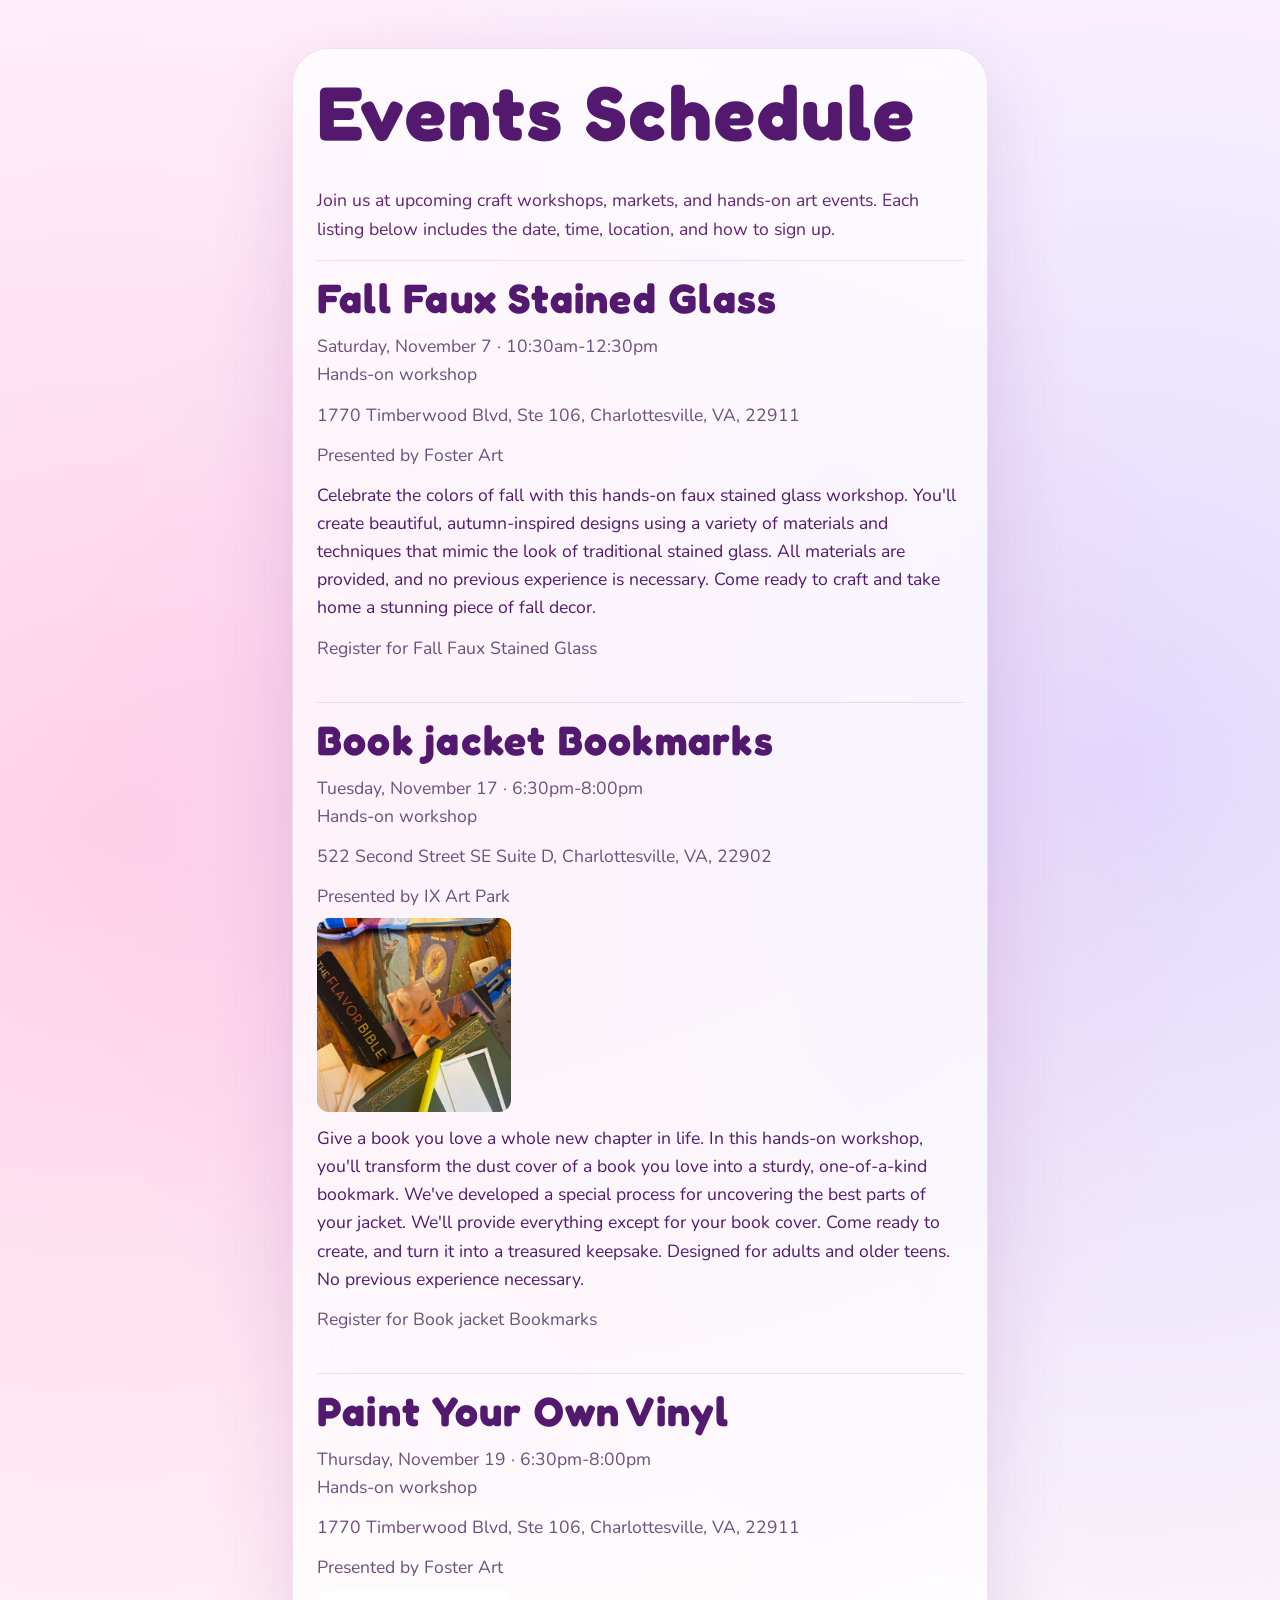
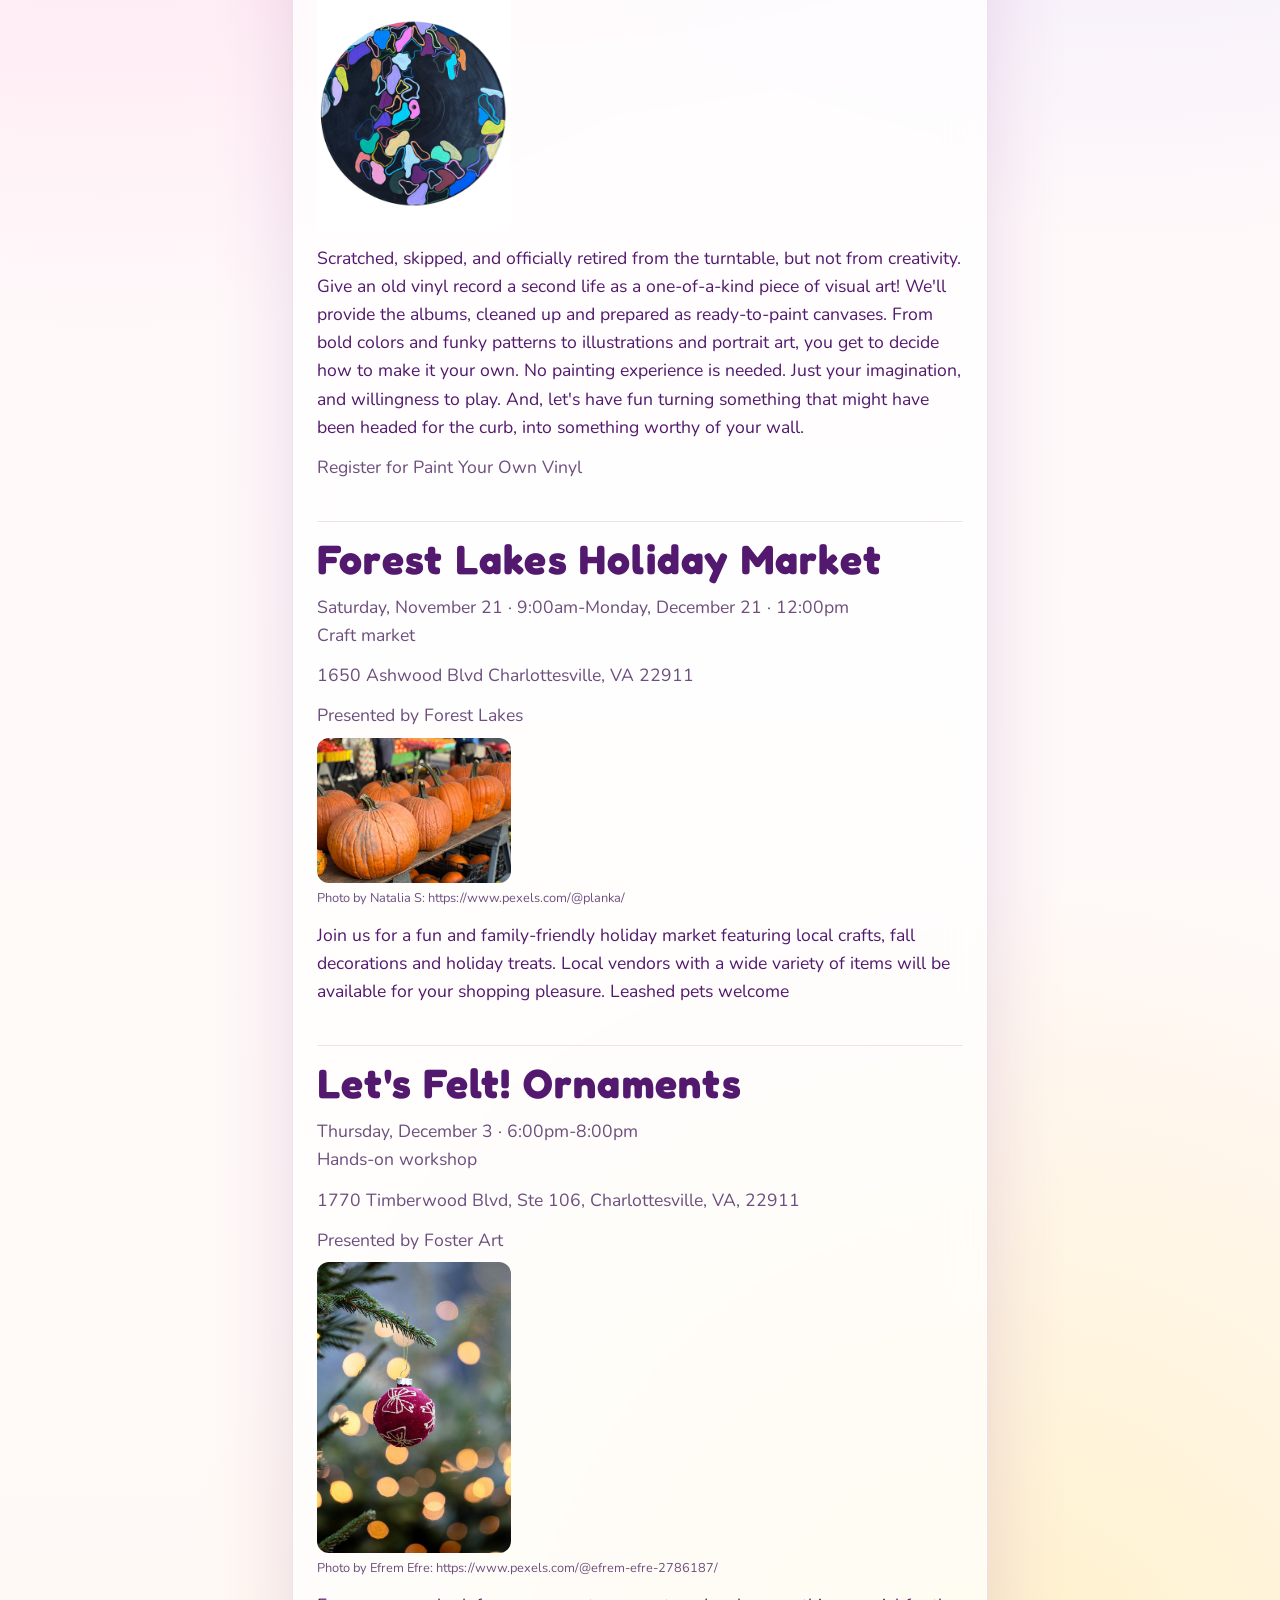
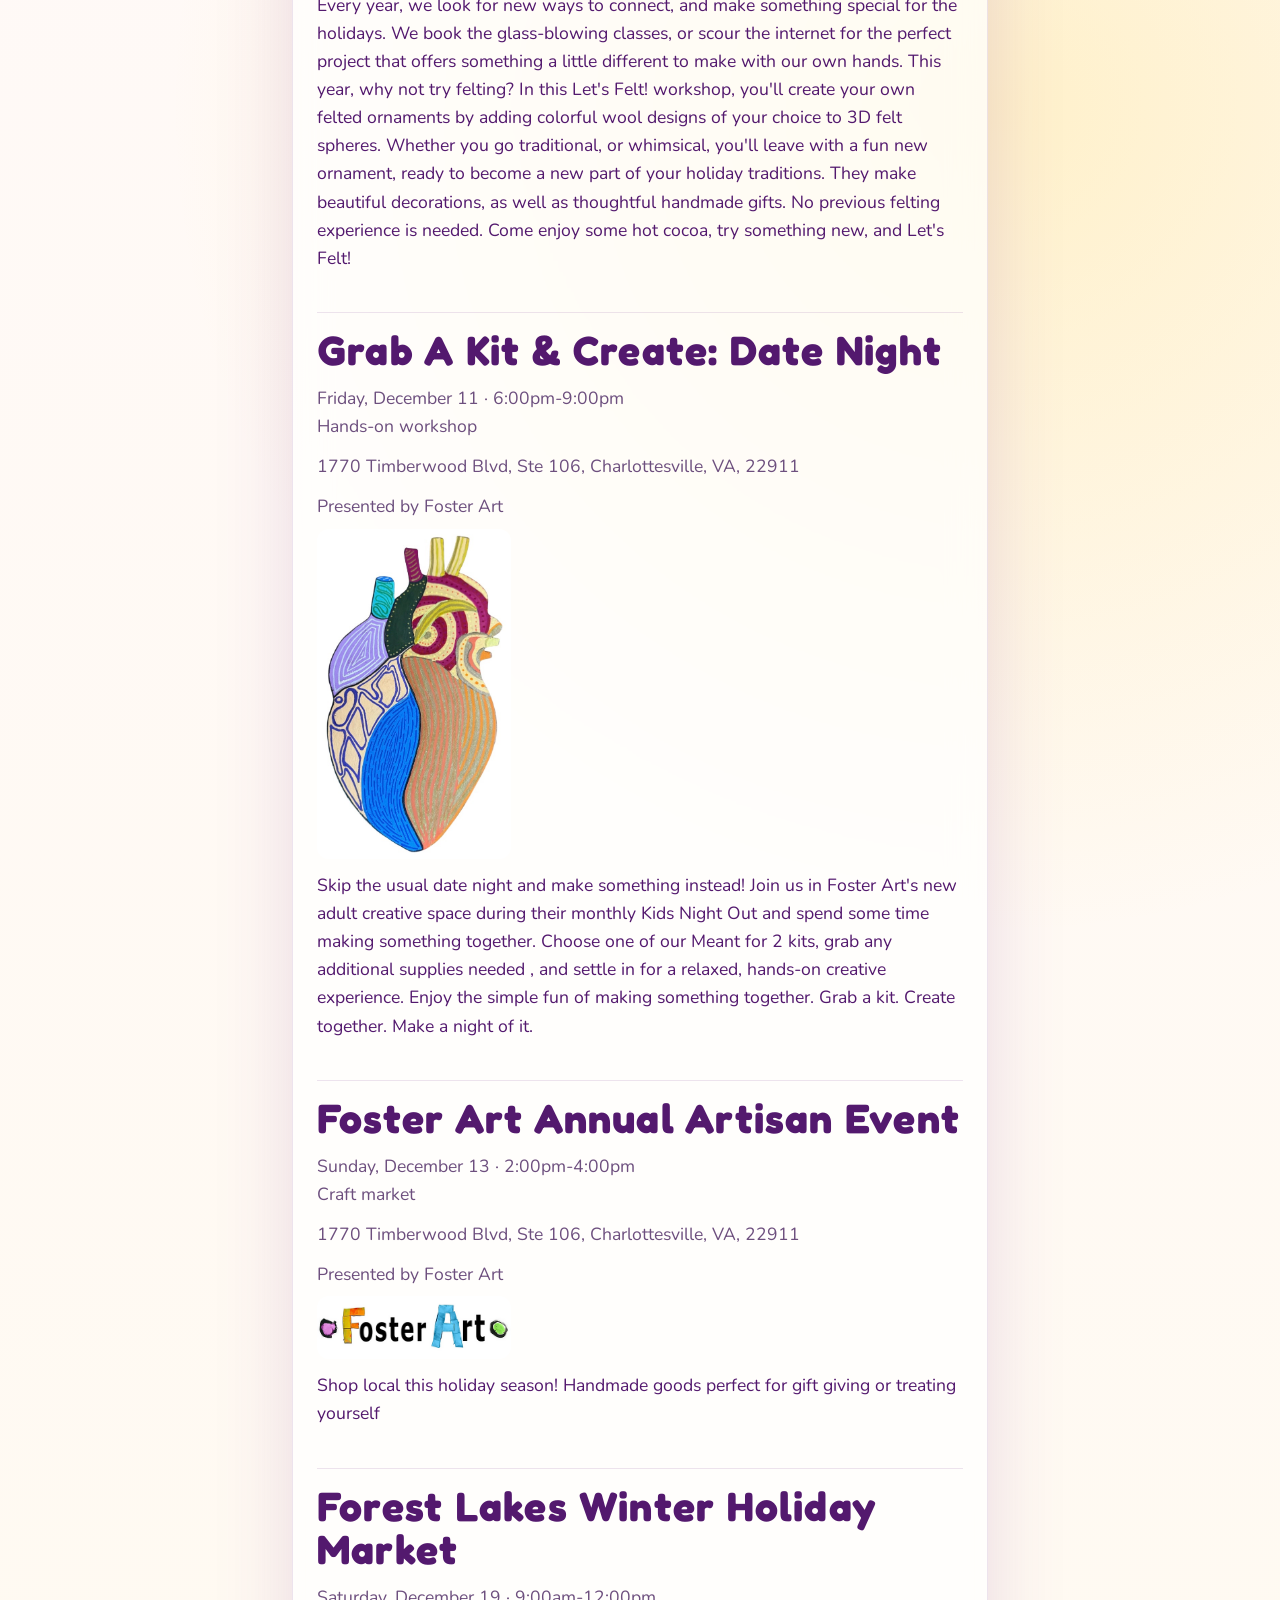
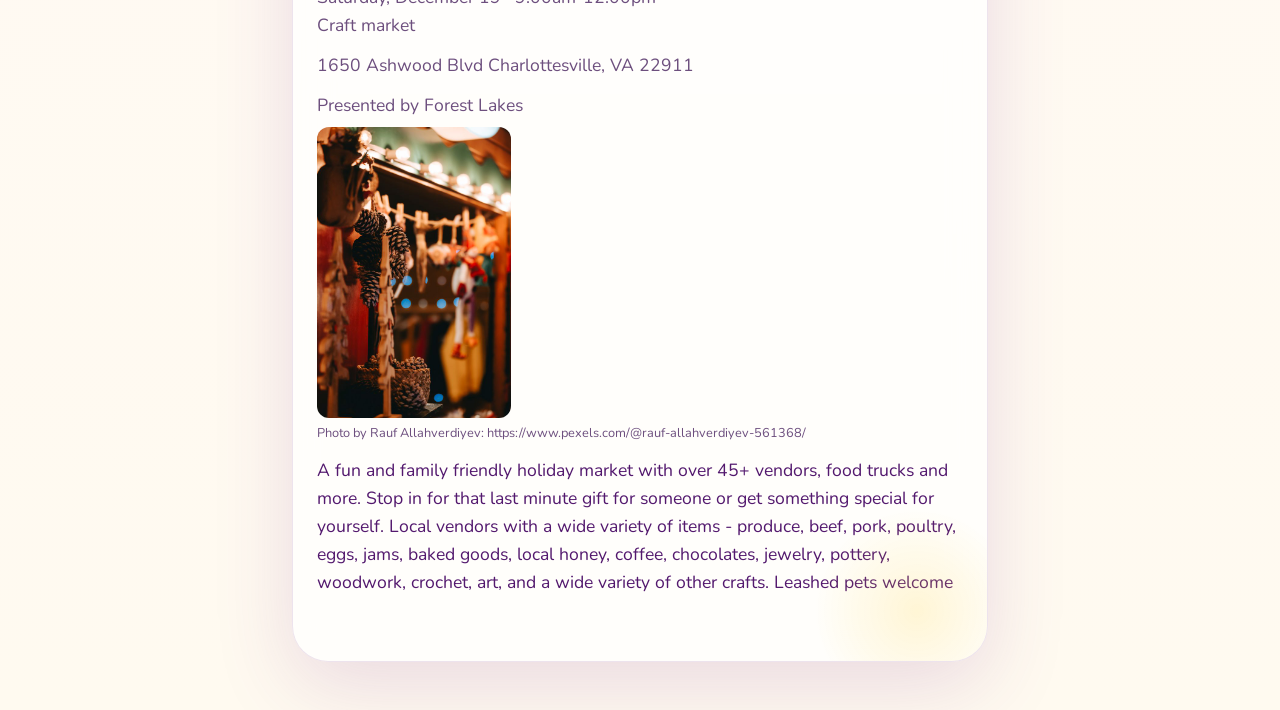
==== events/index.html @ ceae5881 "Last effort on Reader mode before searching for a library" ====
<!DOCTYPE html>
<html lang="en" data-theme="light">
<head>
  <meta charset="UTF-8" />
  <meta name="viewport" content="width=device-width, initial-scale=1.0" />
  <title>Events Schedule - Livin Creative</title>
  <meta name="description" content="Upcoming Livin Creative craft workshops, markets, and hands-on art events.">
  <meta property="og:type" content="article">
  <meta property="og:site_name" content="Livin Creative">
  <meta property="og:title" content="Events Schedule - Livin Creative">
  <link rel="icon" type="image/svg+xml" href="../favicon.svg">
  <link rel="stylesheet" href="https://fonts.googleapis.com/css2?family=Fredoka:wght@400;500;600;700&family=Nunito:wght@400;500;600;700;800;900&display=swap">
  <link rel="stylesheet" href="../styles/main.css">
  <style>
    .events-page { max-width: 46rem; margin: 0 auto; padding: 3rem 1.25rem; }
    .events-page h1 { max-width: none; margin-bottom: 1rem; }
    .events-page .schedule-figure { margin: 0 0 0.75rem; }
    .events-page .schedule-figure img { display: block; max-width: 30%; max-height: 400px; width: auto; height: auto; border-radius: 12px; }
    .events-page .schedule-figure figcaption { margin-top: 0.35rem; font-size: 0.8rem; color: var(--text-muted); }
    .events-page .schedule-label { display: inline-block; }
    /* Divider is for Reader only: on the page it's just whitespace */
    .events-page .schedule-end { border: 0; height: 0; margin: 1.5rem 0 0; }
  </style>
</head>
<body>
  <main id="events-main" class="events-page">
    <article class="panel info-card copy-block">
      <h1>Events Schedule</h1>
      <p>Join us at upcoming craft workshops, markets, and hands-on art events. Each listing below includes the date, time, location, and how to sign up.</p>
      <section class="schedule-item">
        <h2>Fall Faux Stained Glass</h2>
        <p class="schedule-when">Saturday, November 7 · 10:30am-12:30pm<br>
        <span class="schedule-label">Hands-on workshop</span></p>
        <p class="schedule-where"><a href="https://mapq.st/4yNEzG5">1770 Timberwood Blvd, Ste 106, Charlottesville, VA, 22911</a></p>
        <p class="schedule-who">Presented by Foster Art</p>
        <p class="schedule-desc">Celebrate the colors of fall with this hands-on faux stained glass workshop. You'll create beautiful, autumn-inspired designs using a variety of materials and techniques that mimic the look of traditional stained glass. All materials are provided, and no previous experience is necessary. Come ready to craft and take home a stunning piece of fall decor.</p>
        <p><a href="https://www.hisawyer.com/foster-art/schedules/activity-set/2034109">Register for Fall Faux Stained Glass</a></p>
        <hr class="schedule-end">
      </section>
      <section class="schedule-item">
        <h2>Book jacket Bookmarks</h2>
        <p class="schedule-when">Tuesday, November 17 · 6:30pm-8:00pm<br>
        <span class="schedule-label">Hands-on workshop</span></p>
        <p class="schedule-where"><a href="https://mapq.st/3T14Txz">522 Second Street SE Suite D, Charlottesville, VA, 22902</a></p>
        <p class="schedule-who">Presented by IX Art Park</p>
        <figure class="schedule-figure">
          <img src="/_images/workshops/book_jacket_bookmarks.jpg" alt="Book jacket Bookmarks" width="400" height="400" loading="lazy">
        </figure>
        <p class="schedule-desc">Give a book you love a whole new chapter in life.
In this hands-on workshop, you'll transform the dust cover of a book you love into a sturdy, one-of-a-kind bookmark. We've developed a special process for uncovering the best parts of your jacket. We'll provide everything except for your book cover. Come ready to create, and turn it into a treasured keepsake.
Designed for adults and older teens. No previous experience necessary.</p>
        <p><a href="https://square.link/u/B6aishil">Register for Book jacket Bookmarks</a></p>
        <hr class="schedule-end">
      </section>
      <section class="schedule-item">
        <h2>Paint Your Own Vinyl</h2>
        <p class="schedule-when">Thursday, November 19 · 6:30pm-8:00pm<br>
        <span class="schedule-label">Hands-on workshop</span></p>
        <p class="schedule-where"><a href="https://mapq.st/4yNEzG5">1770 Timberwood Blvd, Ste 106, Charlottesville, VA, 22911</a></p>
        <p class="schedule-who">Presented by Foster Art</p>
        <figure class="schedule-figure">
          <img src="/_images/workshops/paint_your_own_vinyl.png" alt="Paint Your Own Vinyl" width="320" height="400" loading="lazy">
        </figure>
        <p class="schedule-desc">Scratched, skipped, and officially retired from the turntable, but not from creativity.
Give an old vinyl record a second life as a one-of-a-kind piece of visual art! We'll provide the albums, cleaned up and prepared as ready-to-paint canvases. From bold colors and funky patterns to illustrations and portrait art, you get to decide how to make it your own.
No painting experience is needed. Just your imagination, and willingness to play. And, let's have fun turning something that might have been headed for the curb, into something worthy of your wall.</p>
        <p><a href="https://www.hisawyer.com/foster-art/schedules/activity-set/2057839">Register for Paint Your Own Vinyl</a></p>
        <hr class="schedule-end">
      </section>
      <section class="schedule-item">
        <h2>Forest Lakes Holiday Market</h2>
        <p class="schedule-when">Saturday, November 21 · 9:00am-Monday, December 21 · 12:00pm<br>
        <span class="schedule-label">Craft market</span></p>
        <p class="schedule-where"><a href="https://mapq.st/3xzVxdd">1650 Ashwood Blvd Charlottesville, VA 22911</a></p>
        <p class="schedule-who">Presented by Forest Lakes</p>
        <figure class="schedule-figure">
          <img src="/_images/workshops/forest_lakes_holiday_market.jpg" alt="Forest Lakes Holiday Market" width="533" height="400" loading="lazy">
          <figcaption>Photo by Natalia S: https://www.pexels.com/@planka/</figcaption>
        </figure>
        <p class="schedule-desc">Join us for a fun and family-friendly holiday market featuring local crafts, fall decorations and holiday treats. Local vendors with a wide variety of items will be available for your shopping pleasure. Leashed pets welcome</p>
        <hr class="schedule-end">
      </section>
      <section class="schedule-item">
        <h2>Let's Felt! Ornaments</h2>
        <p class="schedule-when">Thursday, December 3 · 6:00pm-8:00pm<br>
        <span class="schedule-label">Hands-on workshop</span></p>
        <p class="schedule-where"><a href="https://mapq.st/4yNEzG5">1770 Timberwood Blvd, Ste 106, Charlottesville, VA, 22911</a></p>
        <p class="schedule-who">Presented by Foster Art</p>
        <figure class="schedule-figure">
          <img src="/_images/workshops/lets_felt_ornaments.jpg" alt="Let's Felt! Ornaments" width="267" height="400" loading="lazy">
          <figcaption>Photo by Efrem Efre: https://www.pexels.com/@efrem-efre-2786187/</figcaption>
        </figure>
        <p class="schedule-desc">Every year, we look for new ways to connect, and make something special for the holidays. We book the glass-blowing classes, or scour the internet for the perfect project that offers something a little different to make with our own hands.
This year, why not try felting?
In this Let's Felt! workshop, you'll create your own felted ornaments by adding colorful wool designs of your choice to 3D felt spheres. Whether you go traditional, or whimsical, you'll leave with a fun new ornament, ready to become a new part of your holiday traditions.
They make beautiful decorations, as well as thoughtful handmade gifts.
No previous felting experience is needed. Come enjoy some hot cocoa, try something new, and Let's Felt!</p>
        <hr class="schedule-end">
      </section>
      <section class="schedule-item">
        <h2>Grab A Kit &amp; Create: Date Night</h2>
        <p class="schedule-when">Friday, December 11 · 6:00pm-9:00pm<br>
        <span class="schedule-label">Hands-on workshop</span></p>
        <p class="schedule-where"><a href="https://mapq.st/4yNEzG5">1770 Timberwood Blvd, Ste 106, Charlottesville, VA, 22911</a></p>
        <p class="schedule-who">Presented by Foster Art</p>
        <figure class="schedule-figure">
          <img src="/_images/workshops/grab_a_kit_and_create_date_night.jpg" alt="Grab A Kit &amp; Create: Date Night" width="235" height="400" loading="lazy">
        </figure>
        <p class="schedule-desc">Skip the usual date night and make something instead!
Join us in Foster Art's new adult creative space during their monthly Kids Night Out and spend some time making something together. Choose one of our Meant for 2 kits, grab any additional supplies needed , and settle in for a relaxed, hands-on creative experience.
Enjoy the simple fun of making something together.
Grab a kit. Create together. Make a night of it.</p>
        <hr class="schedule-end">
      </section>
      <section class="schedule-item">
        <h2>Foster Art Annual Artisan Event</h2>
        <p class="schedule-when">Sunday, December 13 · 2:00pm-4:00pm<br>
        <span class="schedule-label">Craft market</span></p>
        <p class="schedule-where"><a href="https://mapq.st/4yNEzG5">1770 Timberwood Blvd, Ste 106, Charlottesville, VA, 22911</a></p>
        <p class="schedule-who">Presented by Foster Art</p>
        <figure class="schedule-figure">
          <img src="/_images/workshops/foster_art_annual_artisan_event.png" alt="Foster Art Annual Artisan Event" width="492" height="160" loading="lazy">
        </figure>
        <p class="schedule-desc">Shop local this holiday season! Handmade goods perfect for gift giving or treating yourself</p>
        <hr class="schedule-end">
      </section>
      <section class="schedule-item">
        <h2>Forest Lakes Winter Holiday Market</h2>
        <p class="schedule-when">Saturday, December 19 · 9:00am-12:00pm<br>
        <span class="schedule-label">Craft market</span></p>
        <p class="schedule-where"><a href="https://mapq.st/3xzVxdd">1650 Ashwood Blvd Charlottesville, VA 22911</a></p>
        <p class="schedule-who">Presented by Forest Lakes</p>
        <figure class="schedule-figure">
          <img src="/_images/workshops/forest_lakes_winter_holiday_market.jpg" alt="Forest Lakes Winter Holiday Market" width="267" height="400" loading="lazy">
          <figcaption>Photo by Rauf Allahverdiyev: https://www.pexels.com/@rauf-allahverdiyev-561368/</figcaption>
        </figure>
        <p class="schedule-desc">A fun and family friendly holiday market with over 45+ vendors, food trucks and more. Stop in for that last minute gift for someone or get something special for yourself. Local vendors with a wide variety of items - produce, beef, pork, poultry, eggs, jams, baked goods, local honey, coffee, chocolates, jewelry, pottery, woodwork, crochet, art, and a wide variety of other crafts. Leashed pets welcome</p>
        <hr class="schedule-end">
      </section>
    </article>
  </main>
</body>
</html>
---- styles/main.css ----
:root {
  --bg: #fff8ff;
  --surface: rgba(255, 255, 255, 0.72);
  --surface-strong: rgba(255, 255, 255, 0.88);
  --text: #622474;
  --text-dark: #53196e;
  --text-muted: #6d4f7e;

  /* Primary */
  --brand: #bb44dd;
  --brand-deep: #8a22ae;

  /* Analogous - blue-violet → pink */
  --analog-a: #7a44ee;
  --analog-b: #aa44ff;
  --analog-c: #dd44bb;
  --analog-d: #ff5aaa;

  /* Complementary yellows */
  --yellow-solo: #ffc880;
  /* pale yellow-orange - Solo/group kit */
  --yellow-solo-deep: #e09040;
  --yellow-date: #ffd84d;
  /* core yellow - Date-night kit */
  --yellow-date-deep: #f2b705;
  --yellow-workshop: #c8e855;
  /* pale yellow-green - Workshop */
  --yellow-workshop-deep: #8aaa10;

  /* Legacy aliases kept for existing usage */
  --analog-1: var(--analog-d);
  --analog-2: var(--analog-a);
  --accent: var(--yellow-date);
  --accent-deep: var(--yellow-date-deep);

  --line: rgba(104, 34, 130, 0.12);
  --shadow: 0 24px 80px rgba(123, 48, 146, 0.16);
  --radius-sm: 16px;
  --radius-md: 24px;
  --radius-lg: 36px;
  --space-1: 0.25rem;
  --space-2: 0.5rem;
  --space-3: 0.75rem;
  --space-4: 1rem;
  --space-5: 1.25rem;
  --space-6: 1.5rem;
  --space-8: 2rem;
  --header-height: 68px;
  /* logo 36px + padding 20px top+bottom + sticky top 12px */
  --space-12: 3rem;
  --space-16: 4rem;
  --space-20: 5rem;
  --space-24: 6rem;
  --text-xs: clamp(0.78rem, 0.76rem + 0.1vw, 0.88rem);
  --text-sm: clamp(0.92rem, 0.88rem + 0.2vw, 1rem);
  --text-base: clamp(1rem, 0.96rem + 0.25vw, 1.1rem);
  --text-lg: clamp(1.18rem, 1.08rem + 0.6vw, 1.45rem);
  --text-xl: clamp(1.75rem, 1.2rem + 1.7vw, 2.7rem);
  --text-2xl: clamp(2.6rem, 1.55rem + 4vw, 5.3rem);
  --content: 1160px;
}

@font-face {
  font-family: "Sprite Graffiti Shadow";
  src: url("../_collateral/fonts/SpriteGraffitiShadow.woff") format("woff");
  font-style: normal;
  font-weight: 400;
  font-display: swap;
}

@font-face {
  font-family: "Sprite Graffiti";
  src: url("../_collateral/fonts/SpriteGraffiti.woff") format("woff");
  font-style: normal;
  font-weight: 400;
  font-display: swap;
}

* {
  box-sizing: border-box;
}

html {
  scroll-behavior: smooth;
}

body {
  margin: 0;
  min-height: 100vh;
  font-family: "Nunito", system-ui, sans-serif;
  font-size: var(--text-base);
  line-height: 1.6;
  color: var(--text);
  background:
    radial-gradient(circle at 8% 15%, rgba(255, 90, 169, 0.25), transparent 23%),
    radial-gradient(circle at 88% 14%, rgba(122, 109, 255, 0.22), transparent 22%),
    radial-gradient(circle at 78% 60%, rgba(255, 216, 77, 0.26), transparent 24%),
    linear-gradient(180deg, #fff8ff 0%, #fffaf0 100%);
}

img,
svg {
  display: block;
  max-width: 100%;
}

a {
  color: inherit;
  text-decoration: none;
}

.page-shell {
  width: min(calc(100% - 32px), var(--content));
  margin: 0 auto;
  padding: var(--space-6) 0 var(--space-16);
  display: flex;
  flex-direction: column;
}

.skip-link {
  position: absolute;
  left: 12px;
  top: -48px;
  background: var(--accent);
  color: #2f2200;
  padding: 10px 14px;
  border-radius: 999px;
  z-index: 20;
}

.skip-link:focus {
  top: 12px;
}

.header-wrap {
  position: sticky;
  top: 12px;
  z-index: 10;
  margin-bottom: 0;
  pointer-events: none;
}

.site-header {
  display: inline-flex;
  align-items: center;
  /* gap: var(--space-1); */
  gap: 0;
  padding: 10px 16px;
  background: rgba(255, 255, 255, 0);
  border-radius: 30px;
  transition: background 0.35s ease;
  width: -webkit-fit-content;
  width: fit-content;
  pointer-events: all;
}

.site-header.scrolled-past {
  background: rgba(255, 255, 255, 0.5);
  -webkit-backdrop-filter: blur(12px);
  backdrop-filter: blur(12px);
}

#main {
  margin-top: calc(-1 * var(--header-height));
}

.hero-grid {
  display: grid;
  grid-template-columns: minmax(0, 1.2fr) minmax(330px, 0.8fr);
  gap: var(--space-8);
  align-items: stretch;
  margin-bottom: var(--space-8);
}

.panel {
  position: relative;
  overflow: hidden;
  border: 1px solid var(--line);
  background: var(--surface);
  -webkit-backdrop-filter: blur(18px);
  backdrop-filter: blur(18px);
  border-radius: var(--radius-lg);
  box-shadow: var(--shadow);
}

.feature-panel {
  padding: clamp(1.25rem, 2vw, 1.8rem);
}

.panel::before {
  content: "";
  position: absolute;
  inset: auto -40px -60px auto;
  width: 220px;
  height: 220px;
  background: radial-gradient(circle, rgba(255, 216, 77, 0.22), transparent 66%);
  pointer-events: none;
}

.kicker {
  display: inline-flex;
  align-items: center;
  gap: 10px;
  width: -webkit-fit-content;
  width: fit-content;
  padding: 10px 14px;
  border-radius: 999px;
  background: rgba(255, 255, 255, 0.7);
  border: 1px solid rgba(187, 68, 221, 0.14);
  font-size: var(--text-xs);
  font-weight: 700;
  text-transform: uppercase;
  letter-spacing: 0.12em;
  color: var(--brand-deep);
}

.kicker-dot {
  width: 10px;
  height: 10px;
  border-radius: 50%;
  background: linear-gradient(135deg, var(--analog-1), var(--brand));
  box-shadow: 0 0 0 6px rgba(187, 68, 221, 0.08);
}

h1,
h2,
h3 {
  margin: 0;
  font-family: "Fredoka", system-ui, sans-serif;
  line-height: 1.05;
  letter-spacing: 0.03em;
  color: var(--text-dark);
}

h1 {
  max-width: 10ch;
  font-size: var(--text-2xl);
}

h2 {
  font-size: var(--text-xl);
  margin-bottom: var(--space-3);
}

.hero-note {
  max-width: 52ch;
  color: var(--text-muted);
  margin: 0;
}

.layout-caption {
  display: inline-flex;
  align-items: center;
  gap: 10px;
  padding: 10px 14px;
  border-radius: 18px;
  background: rgba(255, 255, 255, 0.72);
  border: 1px solid rgba(122, 109, 255, 0.14);
  font-size: var(--text-sm);
  color: var(--text-muted);
}

.layout-caption strong {
  color: var(--text-dark);
}

.hero-tagline {
  max-width: none;
  grid-column: 1 / -1;
  margin: 0;
  margin-top: -1.8em;
  padding: 0 2rem;
  text-align: center;
  font-family: "Sprite Graffiti", "Sprite Graffiti Shadow", "Fredoka", system-ui, sans-serif;
  font-size: clamp(2.5rem, 6.5vw, 6rem);
  font-weight: 400;
  line-height: 1;
  letter-spacing: -0.02em;
  color: var(--text-dark);
  position: relative;
  z-index: 2;
  pointer-events: none;
  transform: rotate(-4deg);
  transform-origin: center center;
  will-change: transform;
  -webkit-text-stroke: 3px #eeddff;
  paint-order: stroke fill;
}

.stage-splashes {
  position: absolute;
  inset: 0;
  background:
    radial-gradient(circle at 10% 20%, rgba(255, 90, 169, 0.45), transparent 9%),
    radial-gradient(circle at 83% 18%, rgba(122, 109, 255, 0.42), transparent 10%),
    radial-gradient(circle at 78% 82%, rgba(255, 216, 77, 0.44), transparent 11%),
    radial-gradient(circle at 25% 78%, rgba(187, 68, 221, 0.32), transparent 10%),
    radial-gradient(circle at 56% 40%, rgba(255, 255, 255, 0.35), transparent 14%);
  mix-blend-mode: screen;
  opacity: .92;
  pointer-events: none;
}

.logo-stroke {
  fill: url(#brandImageRotatorFrame);
  stroke: rgba(255, 255, 255, .92);
  stroke-width: 20;
  paint-order: stroke fill;
}

#rotatorImageA,
#rotatorImageB {
  transition: opacity 0.8s ease;
}

.side-stack {
  grid-column: 1 / -1;
  display: grid;
  grid-template-columns: 1fr 1fr;
  gap: var(--space-6);
}

.info-card,
.event-card,
.products {
  padding: var(--space-6);
}

.info-card,
.event-card {
  display: flex;
  flex-direction: column;
}

.info-card>p:last-child,
.event-card>p:last-child {
  margin-top: auto;
  padding-top: var(--space-4);
}

.event-footer {
  display: flex;
  justify-content: flex-end;
  margin-top: 1.5rem;
  padding-top: 1.25rem;
  border-top: 1px solid rgba(0, 0, 0, 0.1);
}

.event-register {
  display: inline-flex;
  align-items: center;
  gap: 0.6rem;
  min-height: 48px;
  padding: 0.85rem 1.75rem;
  font-weight: 800;
  font-size: 1.05rem;
  letter-spacing: 0.01em;
  text-decoration: none;
  transition: background-position 300ms ease, transform 180ms ease, box-shadow 180ms ease;
}

.event-register--is-warm {
  border-radius: 999px;
  background: linear-gradient(135deg, #ffb347 0%, #ff7a59 100%);
  color: #2b1538;
  box-shadow: 0 6px 16px rgba(255, 122, 89, 0.4);
}

.event-register--is-cool {
  color: #fff;
  background: linear-gradient(135deg, #e0338f 0%, #bb44dd 50%, #6a5cf0 100%);
  background-size: 140% 140%;
  background-position: 0% 50%;
  box-shadow: 0 6px 16px rgba(187, 68, 221, 0.35);
}

.event-register-extra-narrow {
  display: none;
}

@media (max-width: 399px) {
  .event-register-extra-wide {
    display: none;
  }

  .event-register-extra-narrow {
    display: inline;
  }
}

.event-register-arrow {
  transition: transform 180ms ease;
}

.event-register:hover {
  background-position: 100% 50%;
  transform: translateY(-2px);
  box-shadow: 0 10px 22px rgba(187, 68, 221, 0.45);
}

.event-register:hover .event-register-arrow {
  transform: translateX(4px);
}

.event-register:active {
  transform: translateY(0);
  box-shadow: 0 3px 8px rgba(187, 68, 221, 0.35);
}

.event-register:focus-visible {
  outline: 3px solid #28251d;
  outline-offset: 3px;
}

@media (max-width: 600px) {
  .event-footer {
    justify-content: stretch;
  }

  .event-register {
    width: 100%;
    justify-content: center;
  }
}

@media (prefers-reduced-motion: reduce) {

  .event-register,
  .event-register-arrow {
    transition: none;
  }

  .event-register:hover,
  .event-register:hover .event-register-arrow {
    transform: none;
  }
}

.info-card p+p,
.info-card ul+p {
  margin-top: var(--space-3);
}

.info-card p:has(+ ul) {
  margin-bottom: var(--space-2);
}

.info-card ul {
  padding-left: var(--space-5);
  margin: 0;
}

.info-card li {
  margin-bottom: var(--space-1);
}

.section-intent {
  margin: 0 0 var(--space-3);
  font-size: var(--text-sm);
  color: var(--brand-deep);
  font-weight: 700;
  text-transform: uppercase;
  letter-spacing: 0.12em;
}

.event-highlight {
  display: grid;
  gap: var(--space-4);
  margin-top: var(--space-4);
  padding: var(--space-5);
  border-radius: 26px;
  background: linear-gradient(135deg, rgba(187, 68, 221, 0.92), rgba(122, 109, 255, 0.92));
  color: white;
  box-shadow: 0 18px 40px rgba(111, 52, 163, 0.24);
}

/* Second event - muted, surface-toned */
.event-highlight.event-secondary {
  background: linear-gradient(135deg, rgba(187, 68, 221, 0.38), rgba(122, 109, 255, 0.32));
  color: var(--text-dark);
  box-shadow: 0 8px 24px rgba(111, 52, 163, 0.10);
}

.event-highlight.event-secondary .event-label,
.event-highlight.event-secondary .event-pill span {
  color: var(--text-muted);
}

.event-highlight.event-secondary .event-pill strong {
  color: var(--text-dark);
}

.event-highlight.event-secondary .event-pill {
  background: rgba(255, 255, 255, 0.5);
  border-color: rgba(187, 68, 221, 0.15);
}

/* Third event - same as second, equally de-emphasised */
.event-highlight.event-tertiary {
  background: linear-gradient(135deg, rgba(187, 68, 221, 0.38), rgba(122, 109, 255, 0.32));
  color: var(--text-dark);
  box-shadow: 0 8px 24px rgba(111, 52, 163, 0.10);
}

.event-highlight.event-tertiary .event-label,
.event-highlight.event-tertiary .event-pill span {
  color: var(--text-muted);
}

.event-highlight.event-tertiary .event-pill strong {
  color: var(--text-dark);
}

.event-highlight.event-tertiary .event-pill {
  background: rgba(255, 255, 255, 0.5);
  border-color: rgba(187, 68, 221, 0.15);
}

.event-label {
  margin: 0;
  font-size: var(--text-xs);
  text-transform: uppercase;
  letter-spacing: 0.16em;
  font-weight: 700;
  color: rgba(255, 255, 255, 0.8);
}

.event-grid {
  display: grid;
  grid-template-columns: repeat(3, minmax(0, 1fr));
  gap: var(--space-3);
}

.event-pill {
  padding: 12px 14px;
  border-radius: 18px;
  background: rgba(255, 255, 255, 0.14);
  border: 1px solid rgba(255, 255, 255, 0.16);
}

.event-pill span {
  display: block;
  font-size: var(--text-xs);
  color: rgba(255, 255, 255, 0.72);
  text-transform: uppercase;
  letter-spacing: 0.12em;
  margin-bottom: 4px;
}

.event-pill strong {
  font-size: var(--text-sm);
  line-height: 1.35;
}

.products-grid {
  display: grid;
  grid-template-columns: repeat(2, minmax(0, 1fr));
  gap: var(--space-4);
  margin-top: var(--space-4);
}

.product-card {
  position: relative;
  padding: var(--space-4);
  border-radius: 22px;
  background: var(--surface-strong);
  border: 1px solid rgba(187, 68, 221, 0.12);
  min-height: 12em;
  overflow: hidden;
  display: grid;
  grid-template-columns: minmax(0, 1fr) auto;
  gap: var(--space-3, 0.75rem);
  align-items: stretch;
}

.product-card-content {
  min-width: 0;
  display: flex;
  flex-direction: column;
  justify-content: flex-start;
}

.product-card-image {
  width: 140px;
  height: 100%;
  border-radius: 12px;
  object-fit: cover;
  display: block;
}

.product-card::after {
  content: "";
  position: absolute;
  inset: auto -18px -24px auto;
  width: 88px;
  height: 88px;
  border-radius: 50%;
  background: radial-gradient(circle, rgba(255, 216, 77, 0.32), transparent 70%);
}

.product-index {
  width: -webkit-fit-content;
  width: fit-content;
  border-radius: 12px;
  display: grid;
  place-items: center;
  padding: 5px var(--space-2);
  margin-bottom: var(--space-3);
  background: linear-gradient(135deg, var(--yellow-solo), var(--yellow-solo-deep));
  color: #513900;
  font-size: var(--text-sm);
  font-weight: 700;
  box-shadow: 0 10px 18px rgba(255, 200, 128, 0.25);
}

.product-index.date-night {
  background: linear-gradient(135deg, var(--yellow-date), var(--yellow-date-deep));
  box-shadow: 0 10px 18px rgba(255, 216, 77, 0.25);
}

.product-index.workshop {
  background: linear-gradient(135deg, var(--yellow-workshop), var(--yellow-workshop-deep));
  color: #2a3a00;
  box-shadow: 0 10px 18px rgba(180, 220, 50, 0.25);
}

.product-card h3 {
  font-size: var(--text-lg);
  line-height: 1.05;
  margin-bottom: 6px;
}

.product-card p {
  margin: 0;
  color: var(--text-muted);
  font-size: var(--text-sm);
}

/* Event tableau styles */
.events-bleed {
  width: 100vw;
  margin-left: calc(50% - 50vw);
  padding: var(--space-6) max(16px, calc((100vw - var(--content)) / 2));
  margin-bottom: var(--space-8);
}

.events-head {
  display: flex;
  flex-wrap: wrap;
  align-items: baseline;
  gap: var(--space-2) var(--space-4);
  margin-bottom: var(--space-4);
}

.events-head .section-intent {
  margin: 0;
}

.events-head h1,
.events-head h2 {
  max-width: none;
  font-size: var(--text-lg);
  margin: 0;
}

.events-hint {
  margin: 0 0 0 auto;
  font-size: var(--text-xs);
  color: var(--text-muted);
}

.events-tableau {
  --tile-h: 128px;
  display: flex;
  flex-direction: column;
  gap: var(--space-2);
  padding: var(--space-2);
  border-radius: var(--radius-md);
  background: var(--surface);
  border: 1px solid var(--line);
  box-shadow: var(--shadow);
  -webkit-backdrop-filter: blur(18px);
  backdrop-filter: blur(18px);
}

.event-tiles {
  display: grid;
  grid-template-columns: repeat(var(--n, 4), minmax(0, 1fr));
  grid-auto-rows: var(--tile-h);
  gap: var(--space-2);
}

.event-tile {
  position: relative;
  overflow: hidden;
  text-align: left;
  display: flex;
  flex-direction: column;
  justify-content: space-between;
  padding: var(--space-3);
  border-radius: var(--radius-sm);
  border: 1px solid rgba(187, 68, 221, 0.15);
  background: var(--surface-strong);
  color: var(--text-dark);
  cursor: pointer;
  transition: transform .2s ease, box-shadow .2s ease;
}

.event-tile:hover {
  transform: translateY(-2px);
  box-shadow: 0 10px 24px rgba(111, 52, 163, .16);
}

.event-tile:focus-visible {
  outline: 3px solid var(--accent-deep);
  outline-offset: 2px;
}

.event-tile.is-next {
  background: linear-gradient(135deg, rgba(187, 68, 221, .92), rgba(122, 109, 255, .92));
  color: #fff;
  border-color: transparent;
}

.event-date {
  display: flex;
  align-items: baseline;
  gap: 6px;
  font-family: "Fredoka", system-ui, sans-serif;
  line-height: 1;
}

.event-day {
  font-size: var(--text-lg);
  font-weight: 600;
}

.event-month {
  font-size: var(--text-xs);
  text-transform: uppercase;
  letter-spacing: .12em;
  opacity: .8;
}

.event-name {
  margin: 0;
  font-size: var(--text-sm);
  font-weight: 700;
  line-height: 1.2;
  display: -webkit-box;
  -webkit-line-clamp: 3;
  -webkit-box-orient: vertical;
  overflow: hidden;
}

.event-tile.is-selected {
  background: linear-gradient(135deg, rgba(187, 68, 221, .92), rgba(122, 109, 255, .92));
  color: #fff;
  border-color: transparent;
  box-shadow: 0 10px 24px rgba(111, 52, 163, .24);
}

/* Full-width details panel, at least two tile-rows tall */
.event-panel {
  min-height: calc(var(--tile-h) * 2 + var(--space-2));
  display: grid;
  gap: var(--space-3);
  align-content: start;
  padding: var(--space-5);
  border-radius: var(--radius-sm);
  background: linear-gradient(135deg, rgba(187, 68, 221, .92), rgba(122, 109, 255, .92));
  color: #fff;
  box-shadow: 0 18px 40px rgba(111, 52, 163, .24);
  animation: evOpen .28s ease;
}

.event-panel[hidden] {
  display: none;
}

@keyframes evOpen {
  from {
    opacity: .4;
    transform: scale(.985);
  }

  to {
    opacity: 1;
    transform: none;
  }
}

.event-detail-top {
  display: flex;
  align-items: flex-start;
  justify-content: space-between;
  gap: var(--space-4);
}

.event-panel h3 {
  color: #fff;
  font-size: var(--text-xl);
}

.event-label {
  margin: 0 0 var(--space-1);
  font-size: var(--text-xs);
  text-transform: uppercase;
  letter-spacing: .16em;
  font-weight: 700;
  color: rgba(255, 255, 255, .8);
}

.event-heading {
  flex: 1 1 0;
  min-width: 0;
  overflow-wrap: anywhere;
}

.event-panel .event-when {
  margin: var(--space-1) 0 0;
  font-size: var(--text-base);
  font-weight: 600;
  color: rgba(255, 255, 255, .9);
}

.event-side {
  display: flex;
  align-items: flex-start;
  gap: var(--space-3);
  flex: 0 1 auto;
  max-width: 45%;
  min-width: 0;
}

.event-meta {
  overflow-wrap: anywhere;
  padding: var(--space-2) var(--space-3);
  border-radius: 18px;
  background: rgba(255, 255, 255, .14);
  border: 1px solid rgba(255, 255, 255, .16);
  text-align: right;
  min-width: 0;
}

.event-meta p {
  margin: 0;
  line-height: 1.3;
}

.event-where {
  font-size: var(--text-sm);
  font-weight: 700;
}

.event-who {
  margin-top: var(--space-1) !important;
  font-size: var(--text-xs);
  color: rgba(255, 255, 255, .75);
}

.event-meta a {
  color: inherit;
  text-decoration: underline;
  text-underline-offset: 2px;
}

.event-body {
  display: flow-root;
  /* contains the floated image */
  min-height: 200px;
}

/* Image floats to the upper right; the paragraph text wraps around it. */
.event-media {
  float: right;
  max-width: min(200px, 45%);
  margin: 0 0 var(--space-3) var(--space-4);
  overflow: hidden;
  border: 1px solid rgba(255, 255, 255, .2);
  border-radius: var(--radius-sm);
  background: rgba(255, 255, 255, .14);
}

/* Natural proportions, never taller than 200px. */
.event-media img {
  display: block;
  width: auto;
  height: auto;
  max-width: 100%;
  max-height: 200px;
  object-fit: cover;
}

.event-desc {
  margin: 0;
  font-size: var(--text-sm);
  color: rgba(255, 255, 255, .92);
}

@media (max-width: 980px) {
  .event-tiles {
    display: flex;
    overflow-x: auto;
    scroll-snap-type: x mandatory;
    scroll-padding-inline: var(--space-2);
    /* snap to the padded edge, not the raw edge */
  }

  .event-tiles .event-tile {
    flex: 0 0 150px;
    height: var(--tile-h);
    scroll-snap-align: start;
  }

  .event-side {
    max-width: 60%;
  }

  .events-hint {
    margin-left: 0;
  }
}

/* Narrow panel: date drops below the title and address, full width */
@media (max-width: 720px) {
  .event-detail-top {
    flex-direction: column;
    align-items: stretch;
    gap: var(--space-3);
  }

  .event-heading {
    flex: none;
  }

  .event-side {
    max-width: none;
    width: 100%;
  }

  .event-meta {
    width: 100%;
    text-align: left;
  }
}

@media (prefers-reduced-motion: reduce) {

  .event-tile,
  .event-panel {
    transition: none;
    animation: none;
  }
}

/* Responsive styles */
@media (max-width: 980px) {
  .hero-grid {
    grid-template-columns: 1fr;
  }

  .side-stack {
    grid-column: auto;
    grid-template-columns: 1fr;
  }
}

@media (max-width: 760px) {
  .page-shell {
    width: min(calc(100% - 20px), var(--content));
    padding-top: var(--space-4);
  }

  .feature-panel,
  .info-card,
  .event-card,
  .products {
    padding: var(--space-5);
  }

  .products-grid,
  .event-grid {
    grid-template-columns: 1fr;
  }
}
/* Full written schedule: the text Safari Reader uses for the events article */
.events-schedule {
  margin-top: var(--space-5);
}

.events-schedule h2 {
  font-size: var(--text-lg);
}

.schedule-item {
  padding: var(--space-4) 0;
  border-top: 1px solid var(--line);
}

.schedule-item h3 {
  font-size: var(--text-md, 1.15rem);
  margin-bottom: var(--space-2);
}

.schedule-item p {
  margin: 0 0 var(--space-2);
  color: var(--text-muted);
}

.schedule-item .schedule-desc {
  color: var(--text-dark);
}
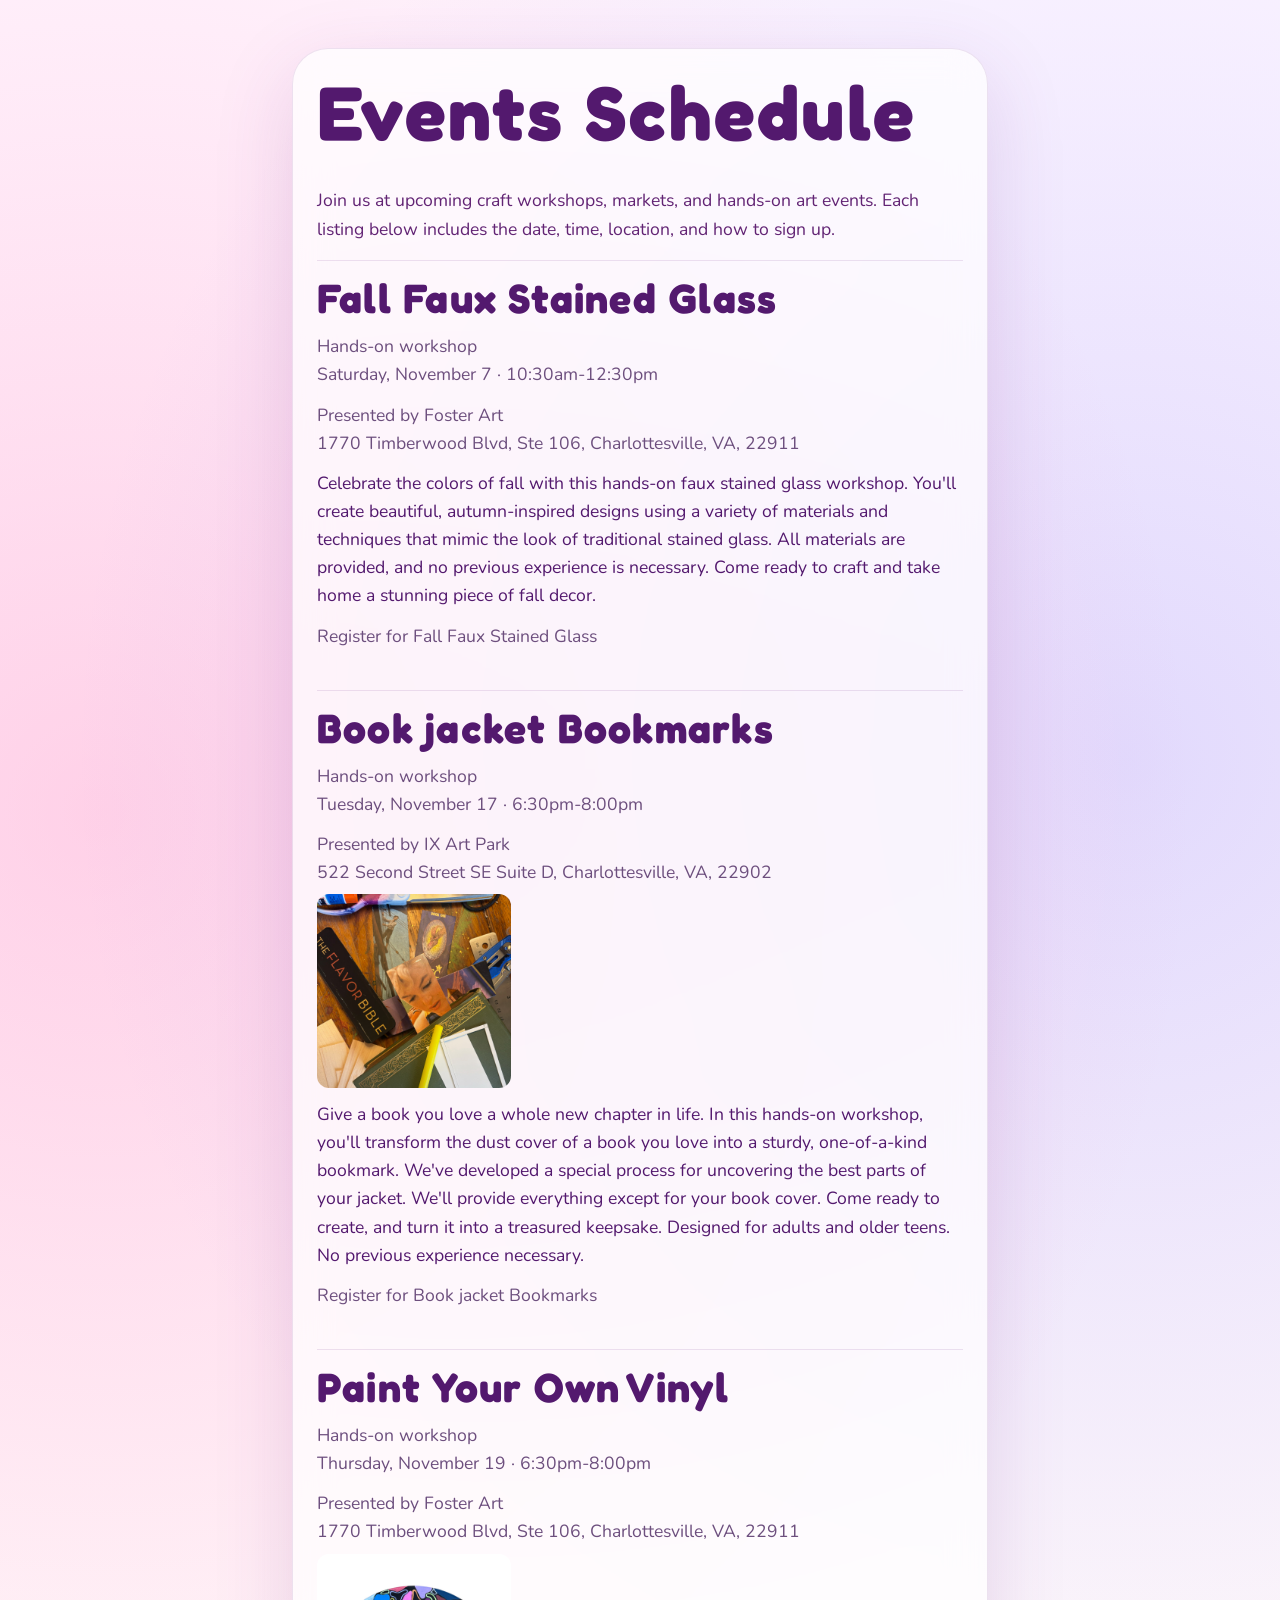
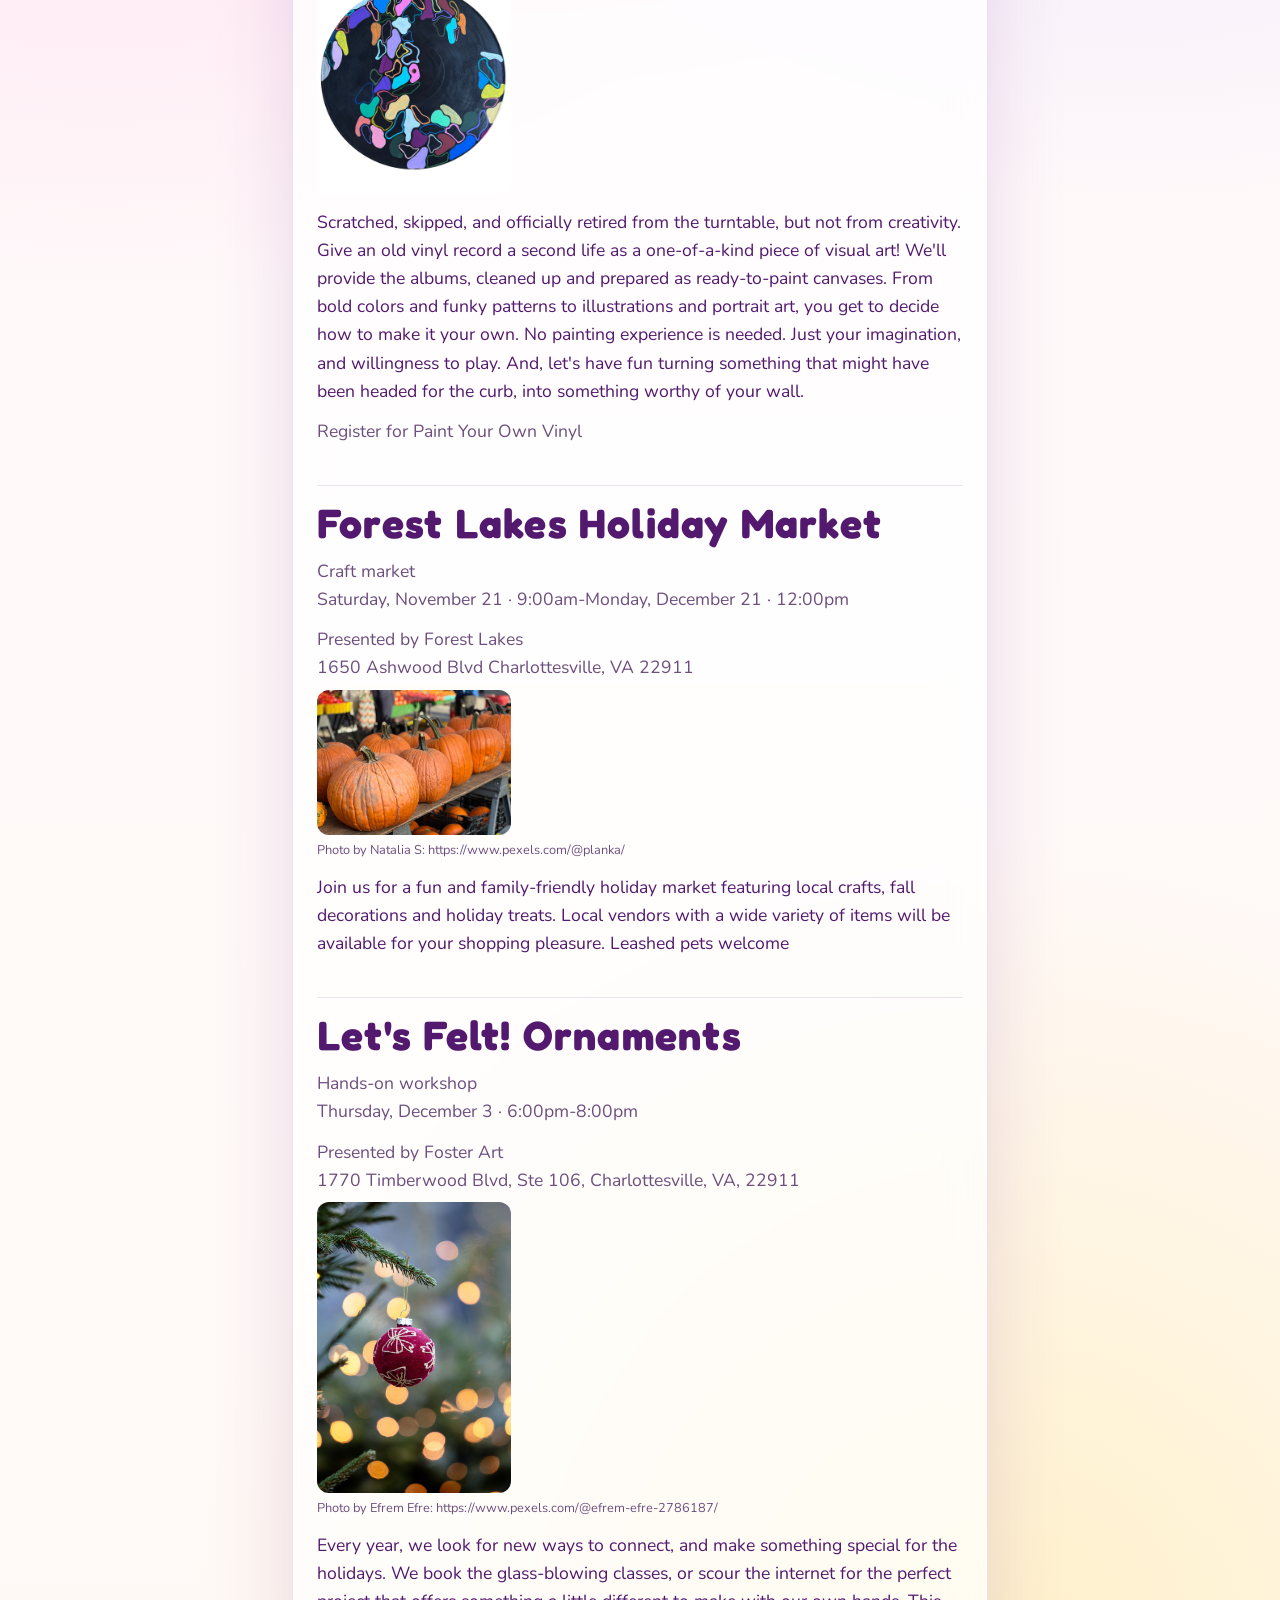
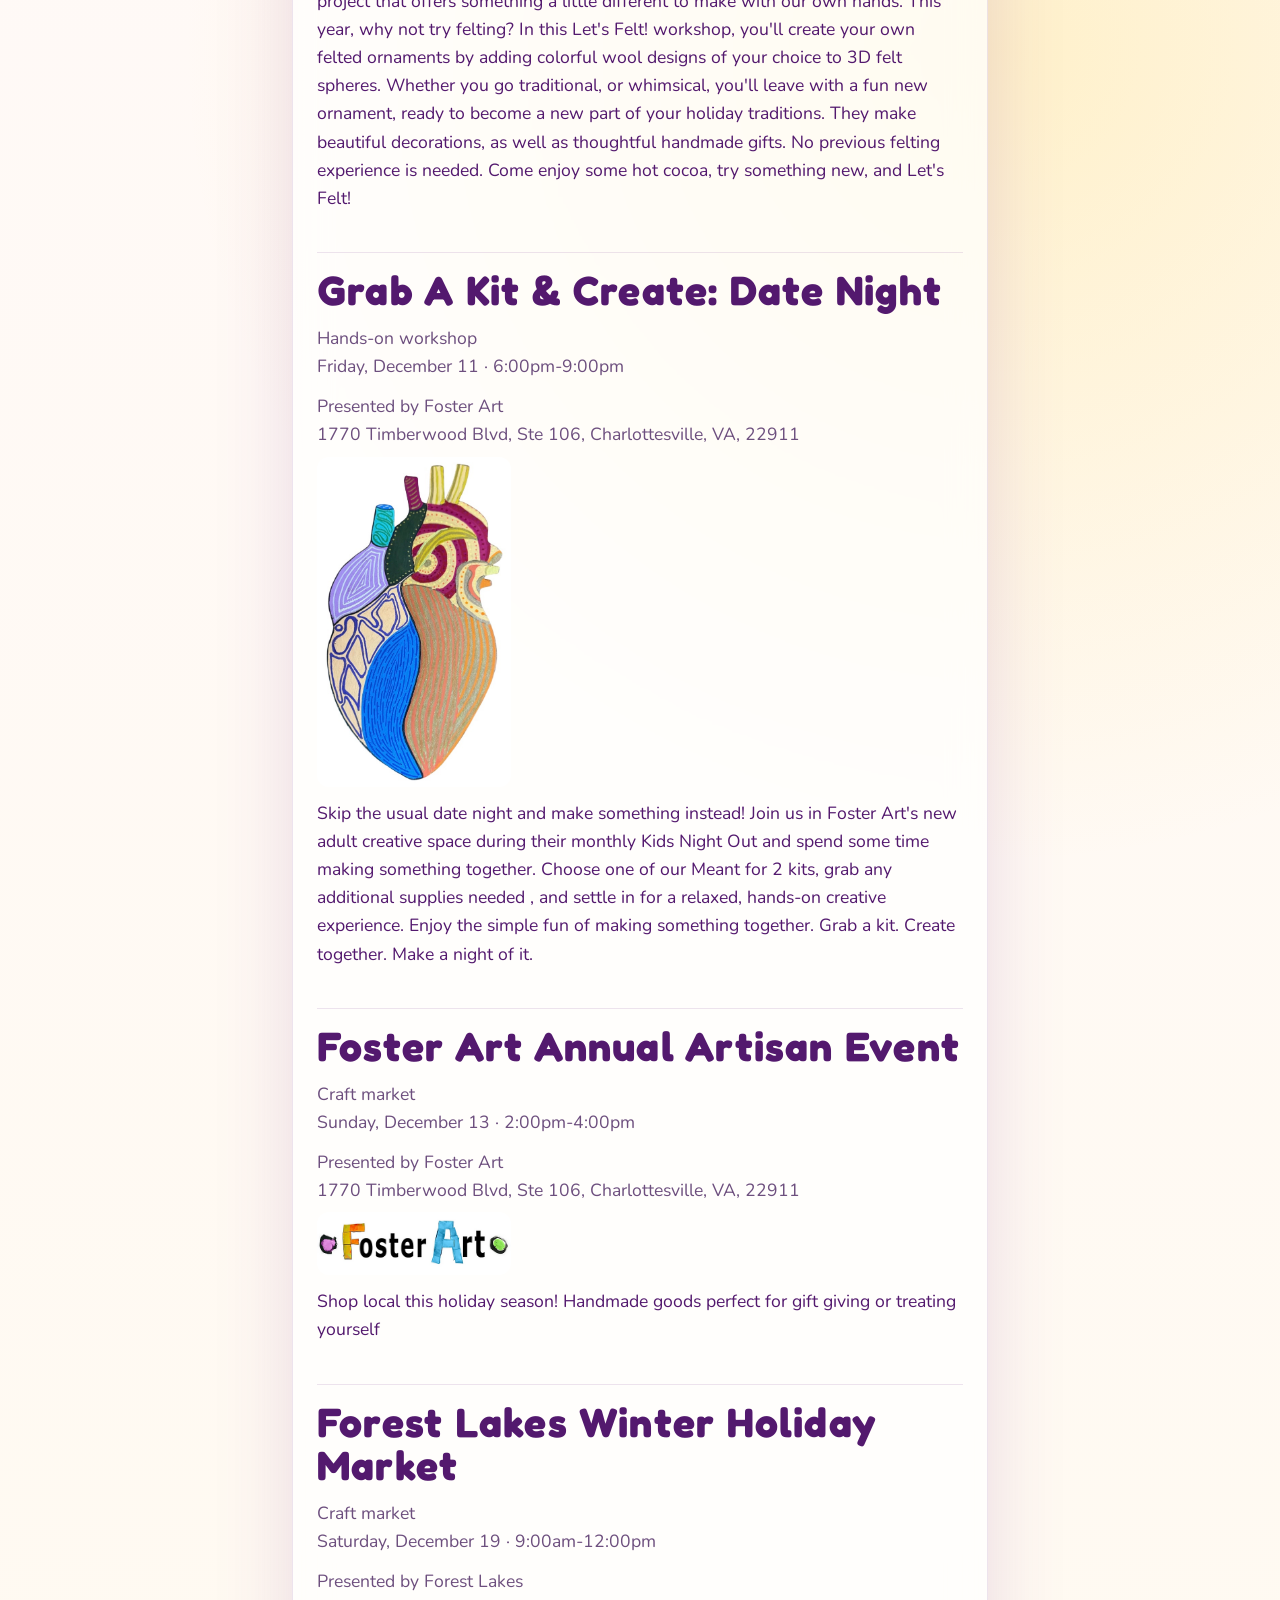
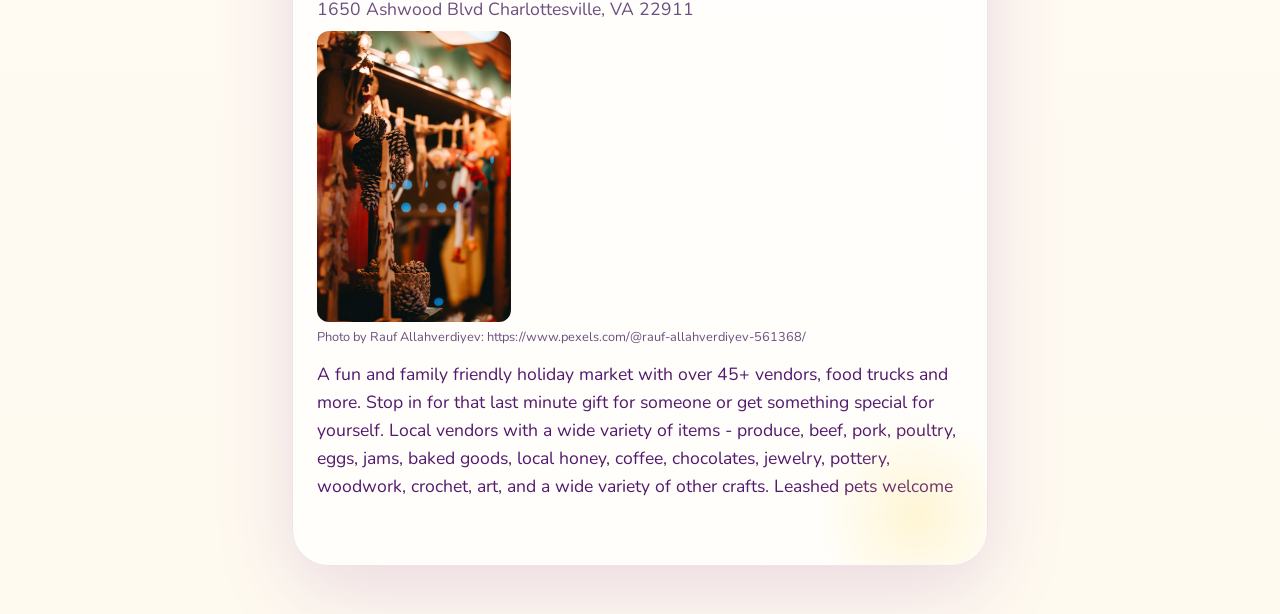
==== commit 61831e83: "Update order and spacing on /events/ for readability" ====
--- a/events/index.html
+++ b/events/index.html
@@ -29,20 +29,20 @@
       <p>Join us at upcoming craft workshops, markets, and hands-on art events. Each listing below includes the date, time, location, and how to sign up.</p>
       <section class="schedule-item">
         <h2>Fall Faux Stained Glass</h2>
-        <p class="schedule-when">Saturday, November 7 · 10:30am-12:30pm<br>
-        <span class="schedule-label">Hands-on workshop</span></p>
-        <p class="schedule-where"><a href="https://mapq.st/4yNEzG5">1770 Timberwood Blvd, Ste 106, Charlottesville, VA, 22911</a></p>
-        <p class="schedule-who">Presented by Foster Art</p>
+        <p class="schedule-when"><span class="schedule-label">Hands-on workshop</span><br>
+        Saturday, November 7 · 10:30am-12:30pm</p>
+        <p class="schedule-where"><span class="schedule-who">Presented by Foster Art</span><br>
+        <a href="https://mapq.st/4yNEzG5">1770 Timberwood Blvd, Ste 106, Charlottesville, VA, 22911</a></p>
         <p class="schedule-desc">Celebrate the colors of fall with this hands-on faux stained glass workshop. You'll create beautiful, autumn-inspired designs using a variety of materials and techniques that mimic the look of traditional stained glass. All materials are provided, and no previous experience is necessary. Come ready to craft and take home a stunning piece of fall decor.</p>
         <p><a href="https://www.hisawyer.com/foster-art/schedules/activity-set/2034109">Register for Fall Faux Stained Glass</a></p>
         <hr class="schedule-end">
       </section>
       <section class="schedule-item">
         <h2>Book jacket Bookmarks</h2>
-        <p class="schedule-when">Tuesday, November 17 · 6:30pm-8:00pm<br>
-        <span class="schedule-label">Hands-on workshop</span></p>
-        <p class="schedule-where"><a href="https://mapq.st/3T14Txz">522 Second Street SE Suite D, Charlottesville, VA, 22902</a></p>
-        <p class="schedule-who">Presented by IX Art Park</p>
+        <p class="schedule-when"><span class="schedule-label">Hands-on workshop</span><br>
+        Tuesday, November 17 · 6:30pm-8:00pm</p>
+        <p class="schedule-where"><span class="schedule-who">Presented by IX Art Park</span><br>
+        <a href="https://mapq.st/3T14Txz">522 Second Street SE Suite D, Charlottesville, VA, 22902</a></p>
         <figure class="schedule-figure">
           <img src="/_images/workshops/book_jacket_bookmarks.jpg" alt="Book jacket Bookmarks" width="400" height="400" loading="lazy">
         </figure>
@@ -54,10 +54,10 @@
       </section>
       <section class="schedule-item">
         <h2>Paint Your Own Vinyl</h2>
-        <p class="schedule-when">Thursday, November 19 · 6:30pm-8:00pm<br>
-        <span class="schedule-label">Hands-on workshop</span></p>
-        <p class="schedule-where"><a href="https://mapq.st/4yNEzG5">1770 Timberwood Blvd, Ste 106, Charlottesville, VA, 22911</a></p>
-        <p class="schedule-who">Presented by Foster Art</p>
+        <p class="schedule-when"><span class="schedule-label">Hands-on workshop</span><br>
+        Thursday, November 19 · 6:30pm-8:00pm</p>
+        <p class="schedule-where"><span class="schedule-who">Presented by Foster Art</span><br>
+        <a href="https://mapq.st/4yNEzG5">1770 Timberwood Blvd, Ste 106, Charlottesville, VA, 22911</a></p>
         <figure class="schedule-figure">
           <img src="/_images/workshops/paint_your_own_vinyl.png" alt="Paint Your Own Vinyl" width="320" height="400" loading="lazy">
         </figure>
@@ -69,10 +69,10 @@
       </section>
       <section class="schedule-item">
         <h2>Forest Lakes Holiday Market</h2>
-        <p class="schedule-when">Saturday, November 21 · 9:00am-Monday, December 21 · 12:00pm<br>
-        <span class="schedule-label">Craft market</span></p>
-        <p class="schedule-where"><a href="https://mapq.st/3xzVxdd">1650 Ashwood Blvd Charlottesville, VA 22911</a></p>
-        <p class="schedule-who">Presented by Forest Lakes</p>
+        <p class="schedule-when"><span class="schedule-label">Craft market</span><br>
+        Saturday, November 21 · 9:00am-Monday, December 21 · 12:00pm</p>
+        <p class="schedule-where"><span class="schedule-who">Presented by Forest Lakes</span><br>
+        <a href="https://mapq.st/3xzVxdd">1650 Ashwood Blvd Charlottesville, VA 22911</a></p>
         <figure class="schedule-figure">
           <img src="/_images/workshops/forest_lakes_holiday_market.jpg" alt="Forest Lakes Holiday Market" width="533" height="400" loading="lazy">
           <figcaption>Photo by Natalia S: https://www.pexels.com/@planka/</figcaption>
@@ -82,10 +82,10 @@
       </section>
       <section class="schedule-item">
         <h2>Let's Felt! Ornaments</h2>
-        <p class="schedule-when">Thursday, December 3 · 6:00pm-8:00pm<br>
-        <span class="schedule-label">Hands-on workshop</span></p>
-        <p class="schedule-where"><a href="https://mapq.st/4yNEzG5">1770 Timberwood Blvd, Ste 106, Charlottesville, VA, 22911</a></p>
-        <p class="schedule-who">Presented by Foster Art</p>
+        <p class="schedule-when"><span class="schedule-label">Hands-on workshop</span><br>
+        Thursday, December 3 · 6:00pm-8:00pm</p>
+        <p class="schedule-where"><span class="schedule-who">Presented by Foster Art</span><br>
+        <a href="https://mapq.st/4yNEzG5">1770 Timberwood Blvd, Ste 106, Charlottesville, VA, 22911</a></p>
         <figure class="schedule-figure">
           <img src="/_images/workshops/lets_felt_ornaments.jpg" alt="Let's Felt! Ornaments" width="267" height="400" loading="lazy">
           <figcaption>Photo by Efrem Efre: https://www.pexels.com/@efrem-efre-2786187/</figcaption>
@@ -99,10 +99,10 @@
       </section>
       <section class="schedule-item">
         <h2>Grab A Kit &amp; Create: Date Night</h2>
-        <p class="schedule-when">Friday, December 11 · 6:00pm-9:00pm<br>
-        <span class="schedule-label">Hands-on workshop</span></p>
-        <p class="schedule-where"><a href="https://mapq.st/4yNEzG5">1770 Timberwood Blvd, Ste 106, Charlottesville, VA, 22911</a></p>
-        <p class="schedule-who">Presented by Foster Art</p>
+        <p class="schedule-when"><span class="schedule-label">Hands-on workshop</span><br>
+        Friday, December 11 · 6:00pm-9:00pm</p>
+        <p class="schedule-where"><span class="schedule-who">Presented by Foster Art</span><br>
+        <a href="https://mapq.st/4yNEzG5">1770 Timberwood Blvd, Ste 106, Charlottesville, VA, 22911</a></p>
         <figure class="schedule-figure">
           <img src="/_images/workshops/grab_a_kit_and_create_date_night.jpg" alt="Grab A Kit &amp; Create: Date Night" width="235" height="400" loading="lazy">
         </figure>
@@ -114,10 +114,10 @@
       </section>
       <section class="schedule-item">
         <h2>Foster Art Annual Artisan Event</h2>
-        <p class="schedule-when">Sunday, December 13 · 2:00pm-4:00pm<br>
-        <span class="schedule-label">Craft market</span></p>
-        <p class="schedule-where"><a href="https://mapq.st/4yNEzG5">1770 Timberwood Blvd, Ste 106, Charlottesville, VA, 22911</a></p>
-        <p class="schedule-who">Presented by Foster Art</p>
+        <p class="schedule-when"><span class="schedule-label">Craft market</span><br>
+        Sunday, December 13 · 2:00pm-4:00pm</p>
+        <p class="schedule-where"><span class="schedule-who">Presented by Foster Art</span><br>
+        <a href="https://mapq.st/4yNEzG5">1770 Timberwood Blvd, Ste 106, Charlottesville, VA, 22911</a></p>
         <figure class="schedule-figure">
           <img src="/_images/workshops/foster_art_annual_artisan_event.png" alt="Foster Art Annual Artisan Event" width="492" height="160" loading="lazy">
         </figure>
@@ -126,10 +126,10 @@
       </section>
       <section class="schedule-item">
         <h2>Forest Lakes Winter Holiday Market</h2>
-        <p class="schedule-when">Saturday, December 19 · 9:00am-12:00pm<br>
-        <span class="schedule-label">Craft market</span></p>
-        <p class="schedule-where"><a href="https://mapq.st/3xzVxdd">1650 Ashwood Blvd Charlottesville, VA 22911</a></p>
-        <p class="schedule-who">Presented by Forest Lakes</p>
+        <p class="schedule-when"><span class="schedule-label">Craft market</span><br>
+        Saturday, December 19 · 9:00am-12:00pm</p>
+        <p class="schedule-where"><span class="schedule-who">Presented by Forest Lakes</span><br>
+        <a href="https://mapq.st/3xzVxdd">1650 Ashwood Blvd Charlottesville, VA 22911</a></p>
         <figure class="schedule-figure">
           <img src="/_images/workshops/forest_lakes_winter_holiday_market.jpg" alt="Forest Lakes Winter Holiday Market" width="267" height="400" loading="lazy">
           <figcaption>Photo by Rauf Allahverdiyev: https://www.pexels.com/@rauf-allahverdiyev-561368/</figcaption>
